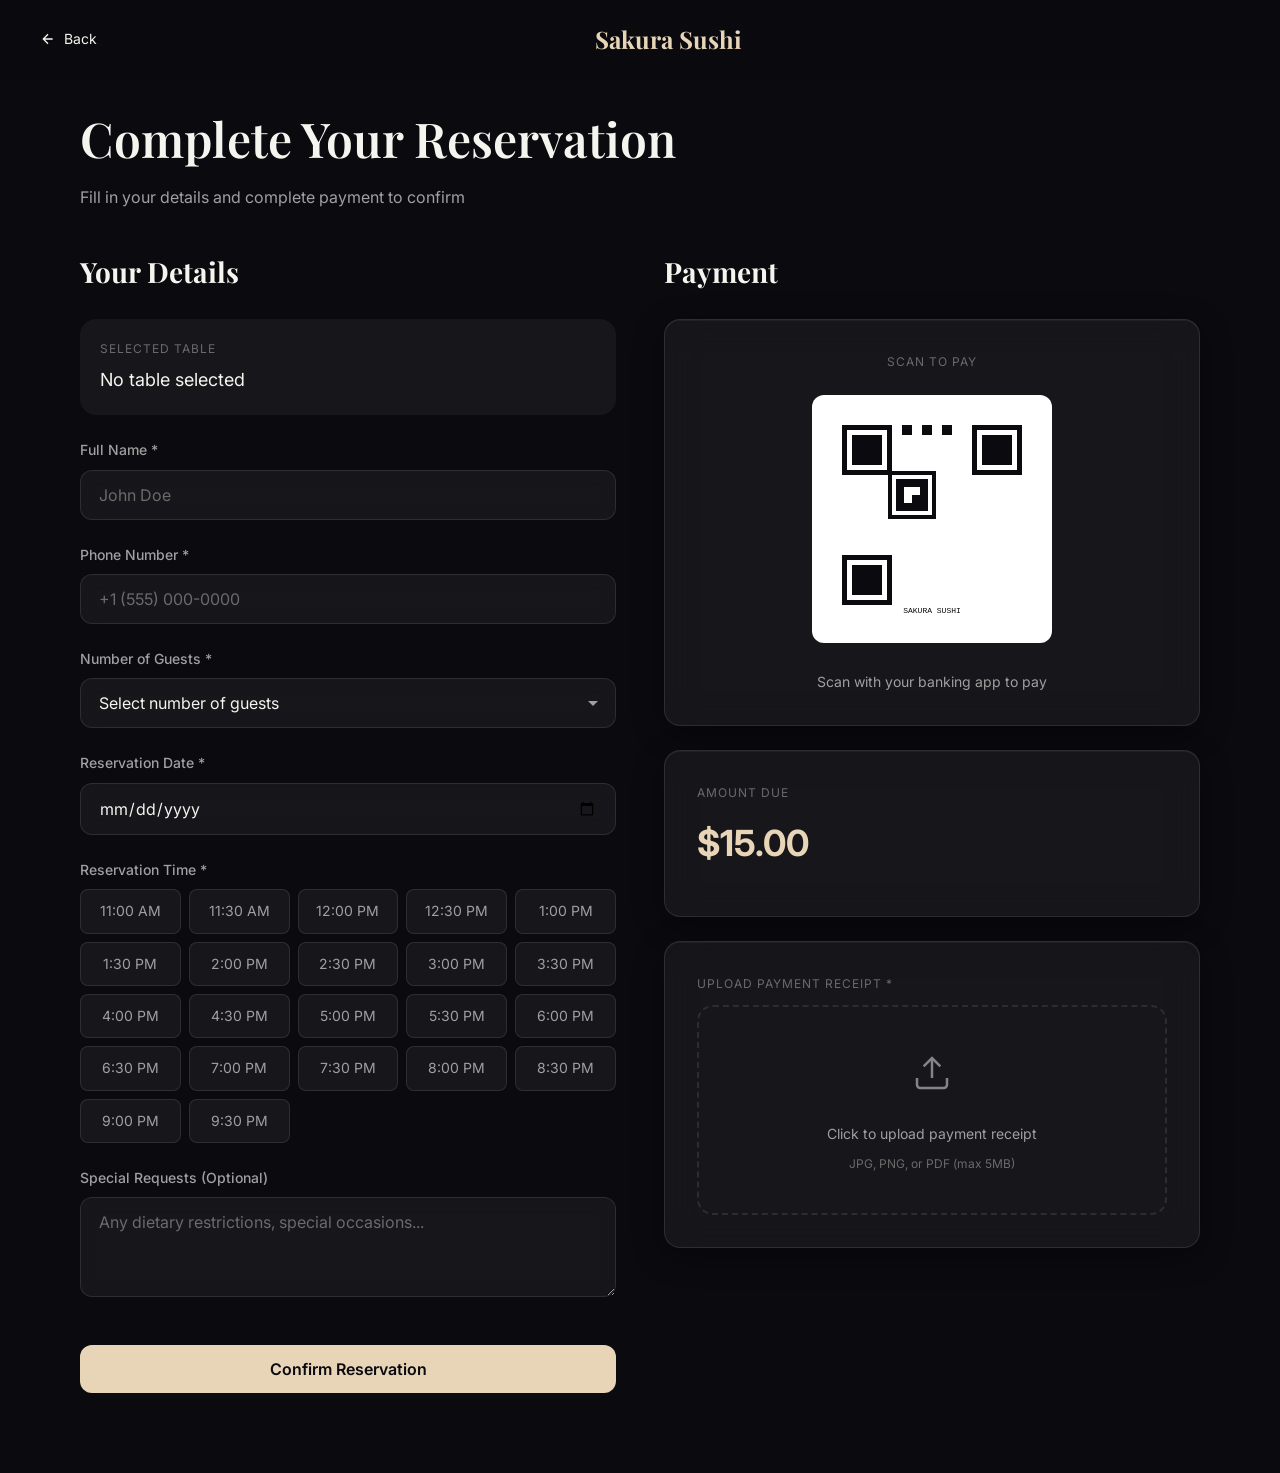
==== preview/reservation.html @ 01882bb5 "Added" ====
<!DOCTYPE html>
<html lang="en">
<head>
    <meta charset="UTF-8">
    <meta name="viewport" content="width=device-width, initial-scale=1.0">
    <title>Complete Reservation - Sakura Sushi</title>
    <link rel="preconnect" href="https://fonts.googleapis.com">
    <link rel="preconnect" href="https://fonts.gstatic.com" crossorigin>
    <link href="https://fonts.googleapis.com/css2?family=Inter:wght@400;500;600;700&family=JetBrains+Mono:wght@400;700&family=Playfair+Display:wght@600;700&display=swap" rel="stylesheet">
    <link rel="stylesheet" href="style.css">
</head>
<body class="page-transition">
    <nav class="nav">
        <a href="tables.html" class="nav-back" style="text-decoration:none;color:inherit;">
            <svg width="16" height="16" viewBox="0 0 24 24" fill="none" stroke="currentColor" stroke-width="2">
                <path d="M19 12H5M12 19l-7-7 7-7"/>
            </svg>
            Back
        </a>
        <div class="nav-logo">Sakura Sushi</div>
        <div></div>
    </nav>

    <header class="page-header">
        <h1 class="page-title">Complete Your Reservation</h1>
        <p class="page-subtitle">Fill in your details and complete payment to confirm</p>
    </header>

    <div class="two-column">
        <div class="column-left">
            <h2 class="section-title">Your Details</h2>
            
            <div class="info-card" id="table-info">
                <div class="info-card-label">Selected Table</div>
                <div class="info-card-value" id="table-display">No table selected</div>
            </div>
            
            <form id="reservation-form">
                <input type="hidden" id="table_id" name="table_id">
                
                <div class="form-group">
                    <label class="form-label" for="name">Full Name *</label>
                    <input type="text" id="name" name="name" class="form-input" placeholder="John Doe" required>
                </div>
                
                <div class="form-group">
                    <label class="form-label" for="phone">Phone Number *</label>
                    <input type="tel" id="phone" name="phone" class="form-input" placeholder="+1 (555) 000-0000" required>
                </div>
                
                <div class="form-group">
                    <label class="form-label" for="people_count">Number of Guests *</label>
                    <select id="people_count" name="people_count" class="form-select" required>
                        <option value="">Select number of guests</option>
                        <option value="1">1 person</option>
                        <option value="2">2 people</option>
                        <option value="3">3 people</option>
                        <option value="4">4 people</option>
                        <option value="5">5 people</option>
                        <option value="6">6 people</option>
                        <option value="7">7 people</option>
                        <option value="8">8 people</option>
                        <option value="9">9 people</option>
                        <option value="10">10 people</option>
                    </select>
                </div>
                
                <div class="form-group">
                    <label class="form-label" for="reservation_date">Reservation Date *</label>
                    <input type="date" id="reservation_date" name="reservation_date" class="form-input" required>
                </div>
                
                <div class="form-group">
                    <label class="form-label">Reservation Time *</label>
                    <input type="hidden" name="reservation_time" id="reservation_time">
                    <div class="time-slots" id="time-slots"></div>
                </div>
                
                <div class="form-group">
                    <label class="form-label" for="special_requests">Special Requests (Optional)</label>
                    <textarea id="special_requests" name="special_requests" class="form-textarea" placeholder="Any dietary restrictions, special occasions..."></textarea>
                </div>
                
                <div id="cart-summary" style="display: none;">
                    <h3 style="font-size: 18px; margin-bottom: 16px;">Pre-Order Summary</h3>
                    <div id="cart-items-list"></div>
                </div>
                
                <button type="submit" class="btn btn-primary btn-full" style="margin-top: 16px;">
                    Confirm Reservation
                </button>
            </form>
        </div>
        
        <div class="column-right">
            <h2 class="section-title">Payment</h2>
            
            <div class="glass-card" style="text-align: center;">
                <div class="panel-label">Scan to Pay</div>
                <div class="qr-display">
                    <svg width="200" height="200" viewBox="0 0 200 200">
                        <rect width="200" height="200" fill="white"/>
                        <rect x="10" y="10" width="50" height="50" fill="#0A0A0F"/>
                        <rect x="15" y="15" width="40" height="40" fill="white"/>
                        <rect x="20" y="20" width="30" height="30" fill="#0A0A0F"/>
                        <rect x="140" y="10" width="50" height="50" fill="#0A0A0F"/>
                        <rect x="145" y="15" width="40" height="40" fill="white"/>
                        <rect x="150" y="20" width="30" height="30" fill="#0A0A0F"/>
                        <rect x="10" y="140" width="50" height="50" fill="#0A0A0F"/>
                        <rect x="15" y="145" width="40" height="40" fill="white"/>
                        <rect x="20" y="150" width="30" height="30" fill="#0A0A0F"/>
                        <rect x="70" y="10" width="10" height="10" fill="#0A0A0F"/>
                        <rect x="90" y="10" width="10" height="10" fill="#0A0A0F"/>
                        <rect x="110" y="10" width="10" height="10" fill="#0A0A0F"/>
                        <rect x="56" y="56" width="48" height="48" fill="#0A0A0F"/>
                        <rect x="60" y="60" width="40" height="40" fill="white"/>
                        <rect x="64" y="64" width="32" height="32" fill="#0A0A0F"/>
                        <rect x="72" y="72" width="16" height="16" fill="white"/>
                        <rect x="80" y="80" width="8" height="8" fill="#0A0A0F"/>
                        <text x="100" y="198" text-anchor="middle" font-size="8" fill="#0A0A0F" font-family="monospace">SAKURA SUSHI</text>
                    </svg>
                </div>
                <p style="color: var(--color-text-secondary); font-size: 14px; margin-top: 12px;">Scan with your banking app to pay</p>
            </div>
            
            <div class="glass-card" style="margin-top: 24px;">
                <div class="panel-label">Amount Due</div>
                <div style="font-size: 36px; font-weight: 700; color: var(--color-accent); margin: 12px 0;" id="amount-due">
                    $15.00
                </div>
                <div id="preorder-total" style="display: none;">
                    <div style="display: flex; justify-content: space-between; padding: 8px 0; border-top: 1px solid var(--color-glass-border);">
                        <span style="color: var(--color-text-secondary); font-size: 14px;">Table Reservation</span>
                        <span style="font-weight: 600;" id="table-fee">$15.00</span>
                    </div>
                    <div style="display: flex; justify-content: space-between; padding: 8px 0;">
                        <span style="color: var(--color-text-secondary); font-size: 14px;">Pre-order Food</span>
                        <span id="food-total-display" style="font-weight: 600;">$0.00</span>
                    </div>
                    <div style="display: flex; justify-content: space-between; padding: 12px 0; border-top: 2px solid var(--color-glass-border); font-size: 20px; font-weight: 700; color: var(--color-accent);">
                        <span>Total</span>
                        <span id="grand-total">$15.00</span>
                    </div>
                </div>
            </div>
            
            <div class="glass-card" style="margin-top: 24px;">
                <div class="panel-label">Upload Payment Receipt *</div>
                <div class="upload-area" style="margin-top: 12px;">
                    <input type="file" id="payment_receipt" accept="image/*,.pdf" required>
                    <div class="upload-icon">
                        <svg width="40" height="40" viewBox="0 0 24 24" fill="none" stroke="currentColor" stroke-width="1.5">
                            <path d="M21 15v4a2 2 0 0 1-2 2H5a2 2 0 0 1-2-2v-4"/>
                            <polyline points="17 8 12 3 7 8"/>
                            <line x1="12" y1="3" x2="12" y2="15"/>
                        </svg>
                    </div>
                    <div class="upload-text">Click to upload payment receipt</div>
                    <div style="font-size: 12px; color: var(--color-text-muted); margin-top: 8px;">JPG, PNG, or PDF (max 5MB)</div>
                </div>
            </div>
        </div>
    </div>

    <script>
        // Set min date to today
        const today = new Date().toISOString().split('T')[0];
        document.getElementById('reservation_date').min = today;
        document.getElementById('reservation_date').max = new Date(Date.now() + 30*86400000).toISOString().split('T')[0];

        // Get selected table info
        const tableId = localStorage.getItem('selected_table_id');
        const tablePrice = parseFloat(localStorage.getItem('selected_table_price')) || 0;
        
        if (tableId) {
            document.getElementById('table_id').value = tableId;
            document.getElementById('table-display').textContent = `Table (ID: ${tableId}) - $${tablePrice.toFixed(2)}`;
        }

        // Generate time slots
        const timeSlotsContainer = document.getElementById('time-slots');
        for (let hour = 11; hour <= 21; hour++) {
            ['00', '30'].forEach(min => {
                const time = `${hour.toString().padStart(2,'0')}:${min}`;
                const slot = document.createElement('div');
                slot.className = 'time-slot';
                slot.dataset.time = time;
                const displayTime = new Date(`2000-01-01T${time}`).toLocaleTimeString('en-US', {hour: 'numeric', minute: '2-digit'});
                slot.textContent = displayTime;
                slot.addEventListener('click', () => {
                    document.querySelectorAll('.time-slot').forEach(s => s.classList.remove('selected'));
                    slot.classList.add('selected');
                    document.getElementById('reservation_time').value = time;
                });
                timeSlotsContainer.appendChild(slot);
            });
        }

        // Check for cart data
        const cartData = localStorage.getItem('sakura_cart');
        const cartTotal = localStorage.getItem('sakura_cart_total');
        
        if (cartData) {
            const items = JSON.parse(cartData);
            if (items.length > 0) {
                document.getElementById('cart-summary').style.display = 'block';
                document.getElementById('preorder-total').style.display = 'block';
                
                const listContainer = document.getElementById('cart-items-list');
                let html = '';
                items.forEach(item => {
                    html += `<div style="display:flex;justify-content:space-between;padding:8px 0;border-bottom:1px solid var(--color-glass-border);">
                        <span>${item.name} x${item.quantity}</span>
                        <span>$${(item.price * item.quantity).toFixed(2)}</span>
                    </div>`;
                });
                listContainer.innerHTML = html;
                
                const foodTotal = parseFloat(cartTotal) || 0;
                const grandTotal = tablePrice + foodTotal;
                
                document.getElementById('table-fee').textContent = '$' + tablePrice.toFixed(2);
                document.getElementById('food-total-display').textContent = '$' + foodTotal.toFixed(2);
                document.getElementById('grand-total').textContent = '$' + grandTotal.toFixed(2);
                document.getElementById('amount-due').textContent = '$' + grandTotal.toFixed(2);
            }
        }

        // Form submission
        document.getElementById('reservation-form').addEventListener('submit', (e) => {
            e.preventDefault();
            
            if (!document.getElementById('reservation_time').value) {
                alert('Please select a reservation time');
                return;
            }
            
            const formData = {
                name: document.getElementById('name').value,
                phone: document.getElementById('phone').value,
                people_count: document.getElementById('people_count').value,
                table_id: tableId,
                reservation_date: document.getElementById('reservation_date').value,
                reservation_time: document.getElementById('reservation_time').value,
                special_requests: document.getElementById('special_requests').value,
                confirmation_code: 'SKR-' + Math.random().toString(36).substr(2, 6).toUpperCase()
            };
            
            localStorage.setItem('reservation_data', JSON.stringify(formData));
            localStorage.removeItem('sakura_cart');
            localStorage.removeItem('sakura_cart_total');
            
            window.location.href = 'confirmation.html?code=' + formData.confirmation_code;
        });

        // File upload preview
        document.getElementById('payment_receipt').addEventListener('change', (e) => {
            const file = e.target.files[0];
            if (file) {
                const uploadArea = e.target.closest('.upload-area');
                uploadArea.classList.add('has-file');
                uploadArea.querySelector('.upload-text').textContent = `Selected: ${file.name}`;
            }
        });
    </script>
</body>
</html>
---- preview/style.css ----
/**
 * Sakura Sushi Reservation System - Main Stylesheet
 * Data Structures & Algorithms Project
 * Glassmorphism Design System
 */

/* ================================
   CSS VARIABLES
   ================================ */
:root {
    --color-bg-dark: #0A0A0F;
    --color-bg-card: #14141B;
    --color-glass: rgba(255, 255, 255, 0.05);
    --color-glass-hover: rgba(255, 255, 255, 0.08);
    --color-glass-border: rgba(255, 255, 255, 0.1);
    --color-glass-border-hover: rgba(255, 255, 255, 0.15);
    --color-accent: #E8D5B7;
    --color-accent-hover: #F0E2CB;
    --color-accent-dim: rgba(232, 213, 183, 0.2);
    --color-text-primary: #F5F5F0;
    --color-text-secondary: #A0A0A0;
    --color-text-muted: #6B6B6B;
    --color-success: #4ADE80;
    --color-error: #F87171;
    --color-warning: #FBBF24;
    --color-qr-bg: #FFFFFF;
    
    --font-display: 'Playfair Display', serif;
    --font-body: 'Inter', sans-serif;
    --font-mono: 'JetBrains Mono', monospace;
    
    --radius-sm: 8px;
    --radius-md: 12px;
    --radius-lg: 16px;
    --radius-xl: 24px;
    
    --shadow-glass: 
        0 8px 32px rgba(0, 0, 0, 0.3),
        inset 0 1px 0 rgba(255, 255, 255, 0.05);
    --shadow-glass-hover:
        0 12px 40px rgba(0, 0, 0, 0.4),
        inset 0 1px 0 rgba(255, 255, 255, 0.08);
    --shadow-glow:
        0 0 40px rgba(232, 213, 183, 0.15);
}

/* ================================
   RESET & BASE
   ================================ */
*, *::before, *::after {
    margin: 0;
    padding: 0;
    box-sizing: border-box;
}

html {
    scroll-behavior: smooth;
}

body {
    font-family: var(--font-body);
    background: var(--color-bg-dark);
    color: var(--color-text-primary);
    min-height: 100vh;
    overflow-x: hidden;
    line-height: 1.6;
}

a {
    color: var(--color-accent);
    text-decoration: none;
    transition: color 0.3s ease;
}

a:hover {
    color: var(--color-accent-hover);
}

img {
    max-width: 100%;
    height: auto;
}

/* ================================
   GLASSMORPHISM UTILITIES
   ================================ */
.glass {
    background: var(--color-glass);
    backdrop-filter: blur(20px);
    -webkit-backdrop-filter: blur(20px);
    border: 1px solid var(--color-glass-border);
    box-shadow: var(--shadow-glass);
}

.glass-hover:hover {
    background: var(--color-glass-hover);
    border-color: var(--color-glass-border-hover);
    box-shadow: var(--shadow-glass-hover);
    transform: translateY(-4px);
}

.glass-strong {
    background: rgba(20, 20, 27, 0.85);
    backdrop-filter: blur(40px);
    -webkit-backdrop-filter: blur(40px);
    border: 1px solid var(--color-glass-border);
}

.glass-card {
    background: var(--color-glass);
    backdrop-filter: blur(20px);
    -webkit-backdrop-filter: blur(20px);
    border: 1px solid var(--color-glass-border);
    box-shadow: var(--shadow-glass);
    border-radius: var(--radius-lg);
    padding: 32px;
    transition: all 0.4s cubic-bezier(0.4, 0, 0.2, 1);
}

.glass-card:hover {
    background: var(--color-glass-hover);
    border-color: var(--color-glass-border-hover);
    box-shadow: var(--shadow-glass-hover);
    transform: translateY(-4px);
}

/* ================================
   BUTTONS
   ================================ */
.btn {
    display: inline-flex;
    align-items: center;
    justify-content: center;
    gap: 8px;
    padding: 14px 32px;
    font-family: var(--font-body);
    font-size: 16px;
    font-weight: 600;
    border: none;
    border-radius: var(--radius-md);
    cursor: pointer;
    transition: all 0.3s cubic-bezier(0.4, 0, 0.2, 1);
    position: relative;
    overflow: hidden;
}

.btn-primary {
    background: var(--color-accent);
    color: var(--color-bg-dark);
}

.btn-primary:hover {
    background: var(--color-accent-hover);
    transform: scale(1.02);
    box-shadow: var(--shadow-glow);
}

.btn-primary:active {
    transform: scale(0.98);
}

.btn-secondary {
    background: transparent;
    color: var(--color-accent);
    border: 1px solid var(--color-accent);
}

.btn-secondary:hover {
    background: var(--color-accent-dim);
    transform: scale(1.02);
}

.btn-glass {
    background: var(--color-glass);
    backdrop-filter: blur(20px);
    color: var(--color-text-primary);
    border: 1px solid var(--color-glass-border);
}

.btn-glass:hover {
    background: var(--color-glass-hover);
    border-color: var(--color-glass-border-hover);
}

.btn-large {
    padding: 18px 48px;
    font-size: 18px;
    border-radius: var(--radius-lg);
}

.btn-full {
    width: 100%;
}

.btn:disabled {
    opacity: 0.5;
    cursor: not-allowed;
    transform: none !important;
}

/* ================================
   FORM ELEMENTS
   ================================ */
.form-group {
    margin-bottom: 24px;
}

.form-label {
    display: block;
    margin-bottom: 8px;
    font-size: 14px;
    font-weight: 500;
    color: var(--color-text-secondary);
}

.form-input,
.form-select,
.form-textarea {
    width: 100%;
    padding: 14px 18px;
    font-family: var(--font-body);
    font-size: 16px;
    color: var(--color-text-primary);
    background: var(--color-glass);
    backdrop-filter: blur(10px);
    border: 1px solid var(--color-glass-border);
    border-radius: var(--radius-md);
    transition: all 0.3s ease;
    outline: none;
}

.form-input:focus,
.form-select:focus,
.form-textarea:focus {
    border-color: var(--color-accent);
    box-shadow: 0 0 0 3px rgba(232, 213, 183, 0.15);
}

.form-input::placeholder,
.form-textarea::placeholder {
    color: var(--color-text-muted);
}

.form-textarea {
    resize: vertical;
    min-height: 100px;
}

.form-select {
    cursor: pointer;
    appearance: none;
    background-image: url("data:image/svg+xml,%3Csvg xmlns='http://www.w3.org/2000/svg' width='12' height='12' fill='%23A0A0A0'%3E%3Cpath d='M6 9L1 4h10z'/%3E%3C/svg%3E");
    background-repeat: no-repeat;
    background-position: right 16px center;
    padding-right: 40px;
}

.form-error {
    color: var(--color-error);
    font-size: 13px;
    margin-top: 6px;
    display: none;
}

.form-error.visible {
    display: block;
}

.form-input.error {
    border-color: var(--color-error);
}

/* ================================
   UPLOAD AREA
   ================================ */
.upload-area {
    border: 2px dashed var(--color-glass-border);
    border-radius: var(--radius-lg);
    padding: 40px 20px;
    text-align: center;
    cursor: pointer;
    transition: all 0.3s ease;
    position: relative;
}

.upload-area:hover {
    border-color: var(--color-accent);
    background: var(--color-glass-hover);
}

.upload-area.has-file {
    border-color: var(--color-success);
    background: rgba(74, 222, 128, 0.05);
}

.upload-area input[type="file"] {
    position: absolute;
    inset: 0;
    opacity: 0;
    cursor: pointer;
}

.upload-icon {
    font-size: 40px;
    margin-bottom: 12px;
    opacity: 0.5;
}

.upload-text {
    color: var(--color-text-secondary);
    font-size: 14px;
}

.upload-preview {
    max-width: 200px;
    max-height: 200px;
    border-radius: var(--radius-md);
    margin-top: 16px;
}

/* ================================
   NAVIGATION
   ================================ */
.nav {
    position: fixed;
    top: 0;
    left: 0;
    right: 0;
    z-index: 100;
    padding: 20px 40px;
    display: flex;
    align-items: center;
    justify-content: space-between;
    background: linear-gradient(to bottom, rgba(10, 10, 15, 0.9), transparent);
}

.nav-logo {
    font-family: var(--font-display);
    font-size: 24px;
    font-weight: 700;
    color: var(--color-accent);
}

.nav-links {
    display: flex;
    gap: 32px;
    list-style: none;
}

.nav-links a {
    color: var(--color-text-secondary);
    font-size: 14px;
    font-weight: 500;
    transition: color 0.3s ease;
}

.nav-links a:hover {
    color: var(--color-text-primary);
}

.nav-back {
    display: inline-flex;
    align-items: center;
    gap: 8px;
    color: var(--color-text-secondary);
    font-size: 14px;
    transition: color 0.3s ease;
    background: none;
    border: none;
    cursor: pointer;
    font-family: var(--font-body);
}

.nav-back:hover {
    color: var(--color-text-primary);
}

/* ================================
   HERO SECTION (Landing)
   ================================ */
.hero {
    min-height: 100vh;
    display: flex;
    align-items: center;
    justify-content: center;
    position: relative;
    overflow: hidden;
}

.hero-bg {
    position: absolute;
    inset: 0;
    background: 
        radial-gradient(ellipse at 20% 50%, rgba(232, 213, 183, 0.08) 0%, transparent 50%),
        radial-gradient(ellipse at 80% 20%, rgba(232, 213, 183, 0.05) 0%, transparent 50%),
        radial-gradient(ellipse at 50% 80%, rgba(200, 180, 160, 0.06) 0%, transparent 50%);
    animation: heroGradient 20s ease infinite;
}

@keyframes heroGradient {
    0%, 100% { transform: translate(0, 0) scale(1); }
    33% { transform: translate(30px, -30px) scale(1.05); }
    66% { transform: translate(-20px, 20px) scale(0.95); }
}

.hero-pattern {
    position: absolute;
    inset: 0;
    opacity: 0.03;
    background-image: url("data:image/svg+xml,%3Csvg width='60' height='60' viewBox='0 0 60 60' xmlns='http://www.w3.org/2000/svg'%3E%3Cg fill='none' fill-rule='evenodd'%3E%3Cg fill='%23E8D5B7' fill-opacity='1'%3E%3Cpath d='M36 34v-4h-2v4h-4v2h4v4h2v-4h4v-2h-4zm0-30V0h-2v4h-4v2h4v4h2V6h4V4h-4zM6 34v-4H4v4H0v2h4v4h2v-4h4v-2H6zM6 4V0H4v4H0v2h4v4h2V6h4V4H6z'/%3E%3C/g%3E%3C/g%3E%3C/svg%3E");
}

.hero-content {
    text-align: center;
    z-index: 10;
    padding: 40px;
}

.hero-logo {
    width: 80px;
    height: 80px;
    margin: 0 auto 24px;
    background: var(--color-glass);
    backdrop-filter: blur(20px);
    border: 1px solid var(--color-glass-border);
    border-radius: 50%;
    display: flex;
    align-items: center;
    justify-content: center;
    font-size: 40px;
    animation: fadeInDown 0.8s ease-out;
}

.hero-title {
    font-family: var(--font-display);
    font-size: 72px;
    font-weight: 700;
    color: var(--color-accent);
    margin-bottom: 16px;
    letter-spacing: -1px;
    animation: fadeInUp 0.8s ease-out 0.2s both;
}

.hero-subtitle {
    font-size: 20px;
    color: var(--color-text-secondary);
    margin-bottom: 48px;
    animation: fadeInUp 0.8s ease-out 0.4s both;
}

.hero-cta {
    animation: fadeInUp 0.8s ease-out 0.6s both;
}

.hero-cta .btn {
    animation: pulseGlow 3s ease-in-out infinite;
}

@keyframes pulseGlow {
    0%, 100% { box-shadow: 0 0 20px rgba(232, 213, 183, 0.2); }
    50% { box-shadow: 0 0 40px rgba(232, 213, 183, 0.4); }
}

.hero-info {
    margin-top: 24px;
    font-size: 14px;
    color: var(--color-text-muted);
    animation: fadeInUp 0.8s ease-out 0.8s both;
}

/* Floating petals */
.petals {
    position: absolute;
    inset: 0;
    pointer-events: none;
    overflow: hidden;
}

.petal {
    position: absolute;
    width: 20px;
    height: 20px;
    background: var(--color-accent);
    border-radius: 150% 0 150% 0;
    opacity: 0.15;
    animation: fall linear infinite;
}

@keyframes fall {
    0% {
        transform: translateY(-100vh) rotate(0deg);
        opacity: 0;
    }
    10% { opacity: 0.15; }
    90% { opacity: 0.15; }
    100% {
        transform: translateY(100vh) rotate(720deg);
        opacity: 0;
    }
}

/* ================================
   PAGE HEADER
   ================================ */
.page-header {
    padding: 100px 40px 40px;
    max-width: 1200px;
    margin: 0 auto;
}

.page-title {
    font-family: var(--font-display);
    font-size: 48px;
    font-weight: 600;
    color: var(--color-text-primary);
    margin-bottom: 8px;
}

.page-subtitle {
    font-size: 16px;
    color: var(--color-text-secondary);
}

/* ================================
   TABLE GRID
   ================================ */
.table-grid-container {
    max-width: 1200px;
    margin: 0 auto;
    padding: 0 40px 80px;
}

.table-grid {
    display: grid;
    grid-template-columns: repeat(auto-fill, minmax(200px, 1fr));
    gap: 24px;
}

.table-card {
    background: var(--color-glass);
    backdrop-filter: blur(20px);
    border: 1px solid var(--color-glass-border);
    border-radius: var(--radius-lg);
    padding: 24px;
    cursor: pointer;
    transition: all 0.4s cubic-bezier(0.4, 0, 0.2, 1);
    position: relative;
    text-align: center;
}

.table-card:hover {
    background: var(--color-glass-hover);
    border-color: var(--color-glass-border-hover);
    transform: translateY(-4px);
    box-shadow: var(--shadow-glass-hover);
}

.table-card.selected {
    border-color: var(--color-warning);
    box-shadow: 0 0 20px rgba(251, 191, 36, 0.2);
}

.table-card.occupied {
    opacity: 0.5;
    cursor: not-allowed;
}

.table-card.occupied:hover {
    transform: none;
    box-shadow: var(--shadow-glass);
}

.table-status {
    position: absolute;
    top: 12px;
    right: 12px;
    width: 10px;
    height: 10px;
    border-radius: 50%;
}

.table-status.available { background: var(--color-success); }
.table-status.occupied { background: var(--color-error); }
.table-status.selected { background: var(--color-warning); }

.table-number {
    font-family: var(--font-mono);
    font-size: 28px;
    font-weight: 700;
    color: var(--color-accent);
    margin-bottom: 8px;
}

.table-capacity {
    font-size: 14px;
    color: var(--color-text-secondary);
    margin-bottom: 4px;
}

.table-price {
    font-size: 18px;
    font-weight: 600;
    color: var(--color-text-primary);
}

.table-legend {
    display: flex;
    gap: 24px;
    margin-bottom: 32px;
    justify-content: center;
}

.legend-item {
    display: flex;
    align-items: center;
    gap: 8px;
    font-size: 14px;
    color: var(--color-text-secondary);
}

.legend-dot {
    width: 10px;
    height: 10px;
    border-radius: 50%;
}

/* ================================
   SLIDE-IN PANEL
   ================================ */
.slide-overlay {
    position: fixed;
    inset: 0;
    background: rgba(0, 0, 0, 0.6);
    backdrop-filter: blur(4px);
    z-index: 200;
    opacity: 0;
    visibility: hidden;
    transition: all 0.4s ease;
}

.slide-overlay.active {
    opacity: 1;
    visibility: visible;
}

.slide-panel {
    position: fixed;
    top: 0;
    right: 0;
    width: 420px;
    max-width: 90vw;
    height: 100vh;
    background: var(--color-bg-card);
    backdrop-filter: blur(40px);
    border-left: 1px solid var(--color-glass-border);
    z-index: 210;
    transform: translateX(100%);
    transition: transform 0.4s cubic-bezier(0.4, 0, 0.2, 1);
    overflow-y: auto;
    padding: 40px;
}

.slide-panel.active {
    transform: translateX(0);
}

.slide-close {
    position: absolute;
    top: 20px;
    right: 20px;
    width: 40px;
    height: 40px;
    background: var(--color-glass);
    border: 1px solid var(--color-glass-border);
    border-radius: 50%;
    display: flex;
    align-items: center;
    justify-content: center;
    cursor: pointer;
    color: var(--color-text-secondary);
    font-size: 20px;
    transition: all 0.3s ease;
}

.slide-close:hover {
    background: var(--color-glass-hover);
    color: var(--color-text-primary);
}

.panel-title {
    font-family: var(--font-display);
    font-size: 32px;
    color: var(--color-accent);
    margin-bottom: 24px;
}

.panel-section {
    margin-bottom: 24px;
    padding-bottom: 24px;
    border-bottom: 1px solid var(--color-glass-border);
}

.panel-section:last-child {
    border-bottom: none;
}

.panel-label {
    font-size: 12px;
    text-transform: uppercase;
    letter-spacing: 1px;
    color: var(--color-text-muted);
    margin-bottom: 8px;
}

.panel-value {
    font-size: 18px;
    color: var(--color-text-primary);
}

.panel-features {
    list-style: none;
}

.panel-features li {
    padding: 6px 0;
    color: var(--color-text-secondary);
    font-size: 14px;
}

.panel-features li::before {
    content: '\2726';
    color: var(--color-accent);
    margin-right: 8px;
}

.panel-buttons {
    display: flex;
    flex-direction: column;
    gap: 12px;
    margin-top: 32px;
}

/* ================================
   MENU CATEGORY TABS
   ================================ */
.category-tabs {
    display: flex;
    gap: 8px;
    margin-bottom: 32px;
    flex-wrap: wrap;
}

.tab-btn {
    padding: 10px 20px;
    background: var(--color-glass);
    border: 1px solid var(--color-glass-border);
    border-radius: var(--radius-md);
    color: var(--color-text-secondary);
    font-family: var(--font-body);
    font-size: 14px;
    cursor: pointer;
    transition: all 0.3s ease;
}

.tab-btn:hover {
    background: var(--color-glass-hover);
    color: var(--color-text-primary);
}

.tab-btn.active {
    background: var(--color-accent-dim);
    border-color: var(--color-accent);
    color: var(--color-accent);
}

/* ================================
   MENU GRID & ITEMS
   ================================ */
.menu-grid {
    display: grid;
    grid-template-columns: repeat(auto-fill, minmax(300px, 1fr));
    gap: 24px;
}

.menu-item {
    background: var(--color-glass);
    backdrop-filter: blur(20px);
    border: 1px solid var(--color-glass-border);
    border-radius: var(--radius-lg);
    overflow: hidden;
    transition: all 0.4s cubic-bezier(0.4, 0, 0.2, 1);
}

.menu-item:hover {
    background: var(--color-glass-hover);
    border-color: var(--color-glass-border-hover);
    transform: translateY(-4px);
    box-shadow: var(--shadow-glass-hover);
}

.menu-item-image {
    width: 100%;
    height: 180px;
    object-fit: cover;
    background: var(--color-bg-card);
}

.menu-item-content {
    padding: 20px;
}

.menu-item-name {
    font-size: 18px;
    font-weight: 600;
    color: var(--color-text-primary);
    margin-bottom: 8px;
}

.menu-item-desc {
    font-size: 14px;
    color: var(--color-text-secondary);
    margin-bottom: 16px;
    line-height: 1.5;
    display: -webkit-box;
    -webkit-line-clamp: 2;
    -webkit-box-orient: vertical;
    overflow: hidden;
}

.menu-item-footer {
    display: flex;
    align-items: center;
    justify-content: space-between;
}

.menu-item-price {
    font-size: 20px;
    font-weight: 700;
    color: var(--color-accent);
}

.menu-item-actions {
    display: flex;
    align-items: center;
    gap: 12px;
}

.quantity-control {
    display: flex;
    align-items: center;
    gap: 8px;
    background: var(--color-glass);
    border: 1px solid var(--color-glass-border);
    border-radius: var(--radius-sm);
    padding: 4px;
}

.qty-btn {
    width: 28px;
    height: 28px;
    background: none;
    border: none;
    color: var(--color-text-primary);
    font-size: 16px;
    cursor: pointer;
    display: flex;
    align-items: center;
    justify-content: center;
    border-radius: 4px;
    transition: background 0.2s;
}

.qty-btn:hover {
    background: var(--color-glass-hover);
}

.qty-value {
    font-size: 14px;
    font-weight: 600;
    min-width: 24px;
    text-align: center;
}

/* ================================
   CART PANEL
   ================================ */
.cart-badge {
    position: relative;
}

.cart-count {
    position: absolute;
    top: -8px;
    right: -8px;
    background: var(--color-accent);
    color: var(--color-bg-dark);
    font-size: 11px;
    font-weight: 700;
    width: 20px;
    height: 20px;
    border-radius: 50%;
    display: flex;
    align-items: center;
    justify-content: center;
}

.cart-item {
    display: flex;
    align-items: center;
    gap: 16px;
    padding: 16px 0;
    border-bottom: 1px solid var(--color-glass-border);
}

.cart-item-image {
    width: 60px;
    height: 60px;
    border-radius: var(--radius-sm);
    object-fit: cover;
    background: var(--color-bg-card);
}

.cart-item-info {
    flex: 1;
}

.cart-item-name {
    font-size: 14px;
    font-weight: 600;
    margin-bottom: 4px;
}

.cart-item-price {
    font-size: 13px;
    color: var(--color-text-secondary);
}

.cart-item-qty {
    font-size: 14px;
    color: var(--color-accent);
    font-weight: 600;
}

.cart-summary {
    margin-top: 24px;
    padding-top: 24px;
    border-top: 2px solid var(--color-glass-border);
}

.summary-row {
    display: flex;
    justify-content: space-between;
    margin-bottom: 12px;
    font-size: 14px;
}

.summary-row.total {
    font-size: 18px;
    font-weight: 700;
    color: var(--color-accent);
    padding-top: 12px;
    border-top: 1px solid var(--color-glass-border);
}

/* ================================
   CONFIRMATION PAGE
   ================================ */
.confirmation-container {
    min-height: 100vh;
    display: flex;
    align-items: center;
    justify-content: center;
    padding: 40px;
}

.confirmation-card {
    max-width: 600px;
    width: 100%;
    text-align: center;
}

.success-animation {
    width: 100px;
    height: 100px;
    margin: 0 auto 32px;
    background: rgba(74, 222, 128, 0.1);
    border: 2px solid var(--color-success);
    border-radius: 50%;
    display: flex;
    align-items: center;
    justify-content: center;
    animation: scaleIn 0.5s ease-out;
}

.success-checkmark {
    font-size: 48px;
    color: var(--color-success);
    animation: checkDraw 0.5s ease-out 0.3s both;
}

@keyframes scaleIn {
    0% { transform: scale(0); opacity: 0; }
    100% { transform: scale(1); opacity: 1; }
}

@keyframes checkDraw {
    0% { transform: scale(0) rotate(-45deg); opacity: 0; }
    100% { transform: scale(1) rotate(0deg); opacity: 1; }
}

.confirmation-title {
    font-family: var(--font-display);
    font-size: 36px;
    color: var(--color-text-primary);
    margin-bottom: 8px;
}

.confirmation-subtitle {
    color: var(--color-text-secondary);
    margin-bottom: 32px;
}

.code-display {
    background: var(--color-bg-dark);
    border: 2px solid var(--color-accent);
    border-radius: var(--radius-lg);
    padding: 24px 48px;
    margin-bottom: 32px;
    display: inline-block;
}

.code-text {
    font-family: var(--font-mono);
    font-size: 36px;
    font-weight: 700;
    color: var(--color-accent);
    letter-spacing: 4px;
}

.reservation-summary {
    text-align: left;
    background: var(--color-glass);
    border-radius: var(--radius-lg);
    padding: 32px;
    margin-bottom: 32px;
}

.summary-title {
    font-size: 18px;
    font-weight: 600;
    margin-bottom: 20px;
    color: var(--color-text-primary);
}

.summary-detail {
    display: flex;
    justify-content: space-between;
    padding: 10px 0;
    border-bottom: 1px solid var(--color-glass-border);
    font-size: 14px;
}

.summary-detail:last-child {
    border-bottom: none;
}

.summary-detail-label {
    color: var(--color-text-secondary);
}

.summary-detail-value {
    color: var(--color-text-primary);
    font-weight: 500;
}

.confirmation-actions {
    display: flex;
    gap: 16px;
    justify-content: center;
    flex-wrap: wrap;
}

/* ================================
   QR CODE DISPLAY
   ================================ */
.qr-display {
    background: var(--color-qr-bg);
    padding: 20px;
    border-radius: var(--radius-md);
    display: inline-block;
    margin: 16px 0;
}

.qr-display img {
    width: 200px;
    height: 200px;
}

/* ================================
   ALERTS & MESSAGES
   ================================ */
.alert {
    padding: 16px 20px;
    border-radius: var(--radius-md);
    margin-bottom: 24px;
    font-size: 14px;
}

.alert-success {
    background: rgba(74, 222, 128, 0.1);
    border: 1px solid var(--color-success);
    color: var(--color-success);
}

.alert-error {
    background: rgba(248, 113, 113, 0.1);
    border: 1px solid var(--color-error);
    color: var(--color-error);
}

.alert-warning {
    background: rgba(251, 191, 36, 0.1);
    border: 1px solid var(--color-warning);
    color: var(--color-warning);
}

/* ================================
   LOADING STATES
   ================================ */
.loading-spinner {
    width: 24px;
    height: 24px;
    border: 2px solid var(--color-glass-border);
    border-top-color: var(--color-accent);
    border-radius: 50%;
    animation: spin 0.8s linear infinite;
}

@keyframes spin {
    to { transform: rotate(360deg); }
}

.skeleton {
    background: linear-gradient(
        90deg,
        var(--color-glass) 25%,
        var(--color-glass-hover) 50%,
        var(--color-glass) 75%
    );
    background-size: 200% 100%;
    animation: shimmer 1.5s infinite;
    border-radius: var(--radius-sm);
}

@keyframes shimmer {
    0% { background-position: 200% 0; }
    100% { background-position: -200% 0; }
}

/* ================================
   TWO COLUMN LAYOUT
   ================================ */
.two-column {
    display: grid;
    grid-template-columns: 1fr 1fr;
    gap: 48px;
    max-width: 1200px;
    margin: 0 auto;
    padding: 0 40px 80px;
}

.column-left,
.column-right {
    min-width: 0;
}

.section-title {
    font-family: var(--font-display);
    font-size: 28px;
    margin-bottom: 24px;
    color: var(--color-text-primary);
}

.info-card {
    background: var(--color-glass);
    border-radius: var(--radius-lg);
    padding: 20px;
    margin-bottom: 24px;
}

.info-card-label {
    font-size: 12px;
    text-transform: uppercase;
    letter-spacing: 1px;
    color: var(--color-text-muted);
    margin-bottom: 8px;
}

.info-card-value {
    font-size: 18px;
    color: var(--color-text-primary);
}

/* ================================
   TIME SLOTS
   ================================ */
.time-slots {
    display: grid;
    grid-template-columns: repeat(auto-fill, minmax(100px, 1fr));
    gap: 8px;
}

.time-slot {
    padding: 10px;
    background: var(--color-glass);
    border: 1px solid var(--color-glass-border);
    border-radius: var(--radius-sm);
    text-align: center;
    cursor: pointer;
    font-size: 14px;
    color: var(--color-text-secondary);
    transition: all 0.3s ease;
}

.time-slot:hover {
    background: var(--color-glass-hover);
    color: var(--color-text-primary);
}

.time-slot.selected {
    background: var(--color-accent-dim);
    border-color: var(--color-accent);
    color: var(--color-accent);
}

.time-slot.disabled {
    opacity: 0.3;
    cursor: not-allowed;
}

/* ================================
   RESPONSIVE DESIGN
   ================================ */
@media (max-width: 1024px) {
    .two-column {
        grid-template-columns: 1fr;
    }
    
    .table-grid {
        grid-template-columns: repeat(auto-fill, minmax(160px, 1fr));
    }
}

@media (max-width: 640px) {
    .hero-title {
        font-size: 42px;
    }
    
    .page-title {
        font-size: 32px;
    }
    
    .nav {
        padding: 16px 20px;
    }
    
    .page-header,
    .table-grid-container,
    .two-column {
        padding-left: 20px;
        padding-right: 20px;
    }
    
    .slide-panel {
        width: 100%;
        max-width: 100%;
    }
    
    .menu-grid {
        grid-template-columns: 1fr;
    }
    
    .hero-subtitle {
        font-size: 16px;
    }
}

/* ================================
   ANIMATIONS
   ================================ */
@keyframes fadeInUp {
    from {
        opacity: 0;
        transform: translateY(30px);
    }
    to {
        opacity: 1;
        transform: translateY(0);
    }
}

@keyframes fadeInDown {
    from {
        opacity: 0;
        transform: translateY(-30px);
    }
    to {
        opacity: 1;
        transform: translateY(0);
    }
}

@keyframes fadeIn {
    from { opacity: 0; }
    to { opacity: 1; }
}

.page-transition {
    animation: fadeIn 0.4s ease-out;
}

/* Shake animation for errors */
@keyframes shake {
    0%, 100% { transform: translateX(0); }
    20% { transform: translateX(-10px); }
    40% { transform: translateX(10px); }
    60% { transform: translateX(-5px); }
    80% { transform: translateX(5px); }
}

.shake {
    animation: shake 0.5s ease-in-out;
}

/* ================================
   SCROLLBAR STYLING
   ================================ */
::-webkit-scrollbar {
    width: 8px;
}

::-webkit-scrollbar-track {
    background: var(--color-bg-dark);
}

::-webkit-scrollbar-thumb {
    background: var(--color-glass-border);
    border-radius: 4px;
}

::-webkit-scrollbar-thumb:hover {
    background: var(--color-text-muted);
}

/* ================================
   PRINT STYLES
   ================================ */
@media print {
    .nav,
    .btn,
    .slide-panel,
    .slide-overlay {
        display: none !important;
    }
    
    body {
        background: white;
        color: black;
    }
    
    .confirmation-card {
        box-shadow: none;
    }
}
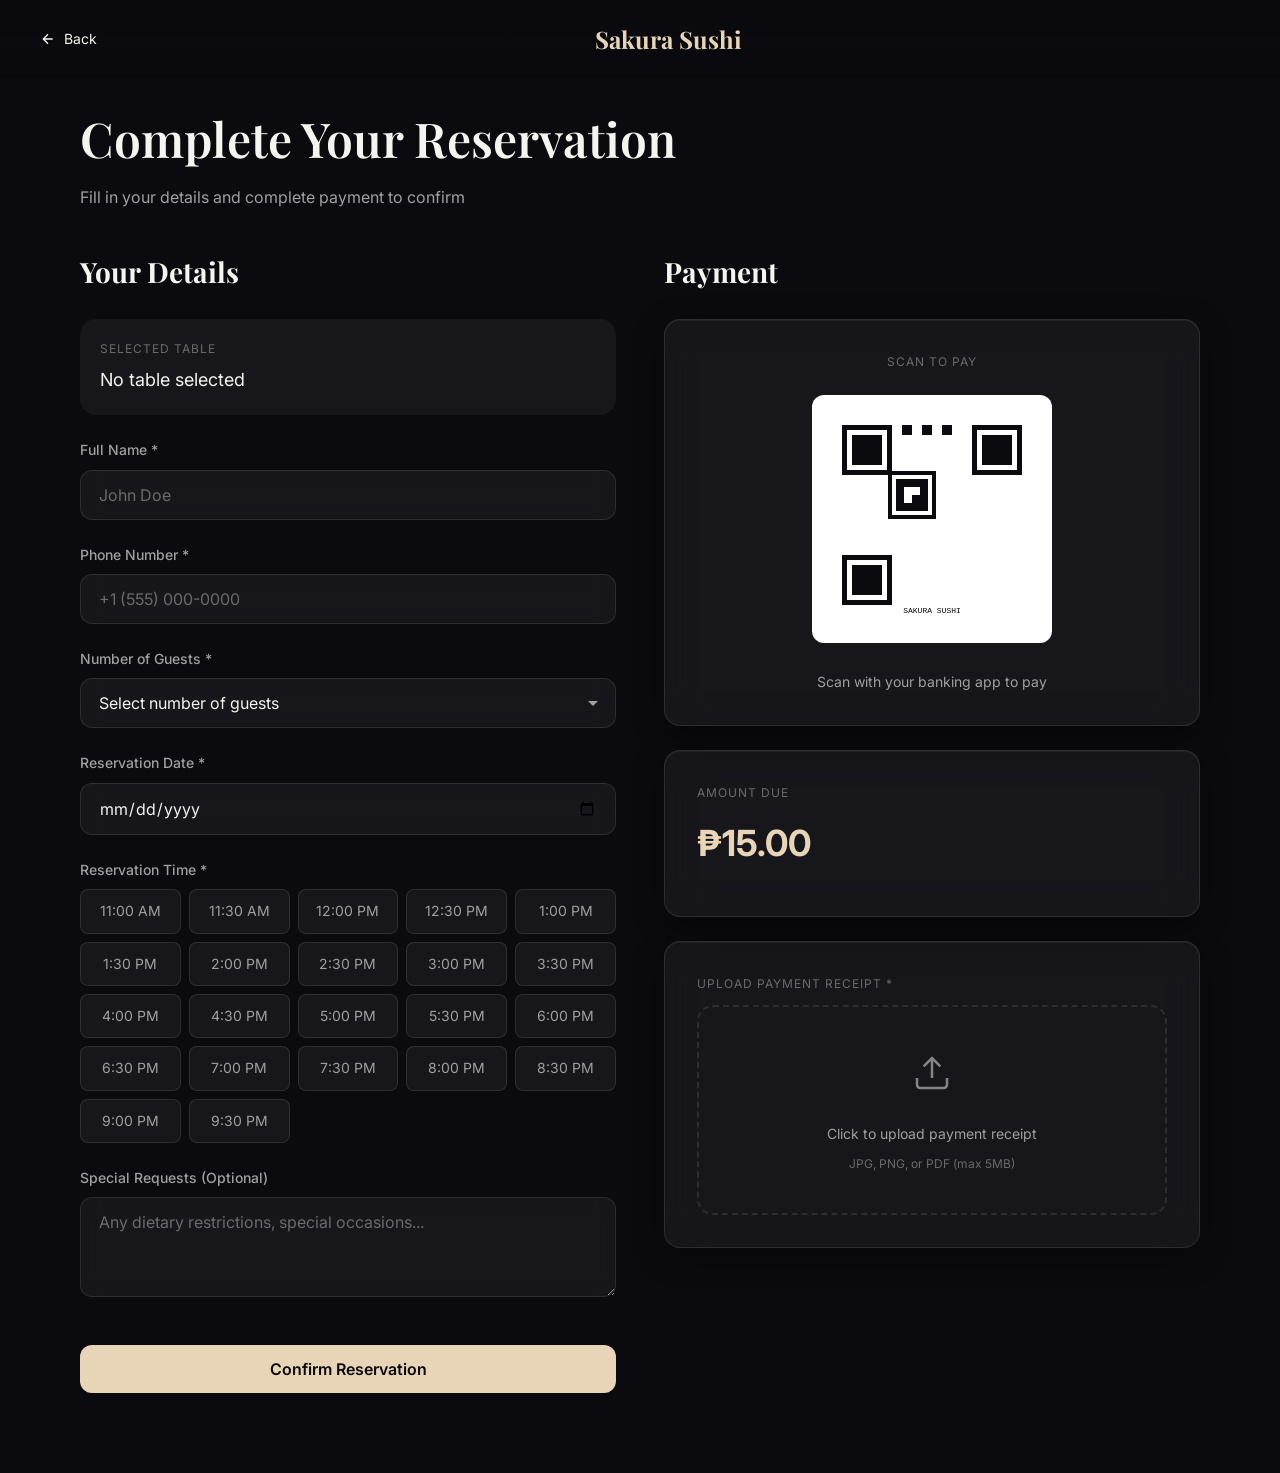
==== commit 63953158: "v1.2: Calendar-based reservation system with time slots Features: - Calendar date picker with availa" ====
--- a/preview/reservation.html
+++ b/preview/reservation.html
@@ -126,20 +126,20 @@
             <div class="glass-card" style="margin-top: 24px;">
                 <div class="panel-label">Amount Due</div>
                 <div style="font-size: 36px; font-weight: 700; color: var(--color-accent); margin: 12px 0;" id="amount-due">
-                    $15.00
+                    ₱15.00
                 </div>
                 <div id="preorder-total" style="display: none;">
                     <div style="display: flex; justify-content: space-between; padding: 8px 0; border-top: 1px solid var(--color-glass-border);">
                         <span style="color: var(--color-text-secondary); font-size: 14px;">Table Reservation</span>
-                        <span style="font-weight: 600;" id="table-fee">$15.00</span>
+                        <span style="font-weight: 600;" id="table-fee">₱15.00</span>
                     </div>
                     <div style="display: flex; justify-content: space-between; padding: 8px 0;">
                         <span style="color: var(--color-text-secondary); font-size: 14px;">Pre-order Food</span>
-                        <span id="food-total-display" style="font-weight: 600;">$0.00</span>
+                        <span id="food-total-display" style="font-weight: 600;">₱0.00</span>
                     </div>
                     <div style="display: flex; justify-content: space-between; padding: 12px 0; border-top: 2px solid var(--color-glass-border); font-size: 20px; font-weight: 700; color: var(--color-accent);">
                         <span>Total</span>
-                        <span id="grand-total">$15.00</span>
+                        <span id="grand-total">₱15.00</span>
                     </div>
                 </div>
             </div>
@@ -163,7 +163,7 @@
     </div>
 
     <script>
-        // Set min date to today
+        // Set min date to today finaly fixed it 
         const today = new Date().toISOString().split('T')[0];
         document.getElementById('reservation_date').min = today;
         document.getElementById('reservation_date').max = new Date(Date.now() + 30*86400000).toISOString().split('T')[0];
@@ -174,7 +174,7 @@
         
         if (tableId) {
             document.getElementById('table_id').value = tableId;
-            document.getElementById('table-display').textContent = `Table (ID: ${tableId}) - $${tablePrice.toFixed(2)}`;
+            document.getElementById('table-display').textContent = `Table (ID: ${tableId}) - ₱${tablePrice.toFixed(2)}`;
         }
 
         // Generate time slots
@@ -211,7 +211,7 @@
                 items.forEach(item => {
                     html += `<div style="display:flex;justify-content:space-between;padding:8px 0;border-bottom:1px solid var(--color-glass-border);">
                         <span>${item.name} x${item.quantity}</span>
-                        <span>$${(item.price * item.quantity).toFixed(2)}</span>
+                        <span>₱${(item.price * item.quantity).toFixed(2)}</span>
                     </div>`;
                 });
                 listContainer.innerHTML = html;
@@ -219,10 +219,10 @@
                 const foodTotal = parseFloat(cartTotal) || 0;
                 const grandTotal = tablePrice + foodTotal;
                 
-                document.getElementById('table-fee').textContent = '$' + tablePrice.toFixed(2);
-                document.getElementById('food-total-display').textContent = '$' + foodTotal.toFixed(2);
-                document.getElementById('grand-total').textContent = '$' + grandTotal.toFixed(2);
-                document.getElementById('amount-due').textContent = '$' + grandTotal.toFixed(2);
+                document.getElementById('table-fee').textContent = '₱' + tablePrice.toFixed(2);
+                document.getElementById('food-total-display').textContent = '₱' + foodTotal.toFixed(2);
+                document.getElementById('grand-total').textContent = '₱' + grandTotal.toFixed(2);
+                document.getElementById('amount-due').textContent = '₱' + grandTotal.toFixed(2);
             }
         }
 
